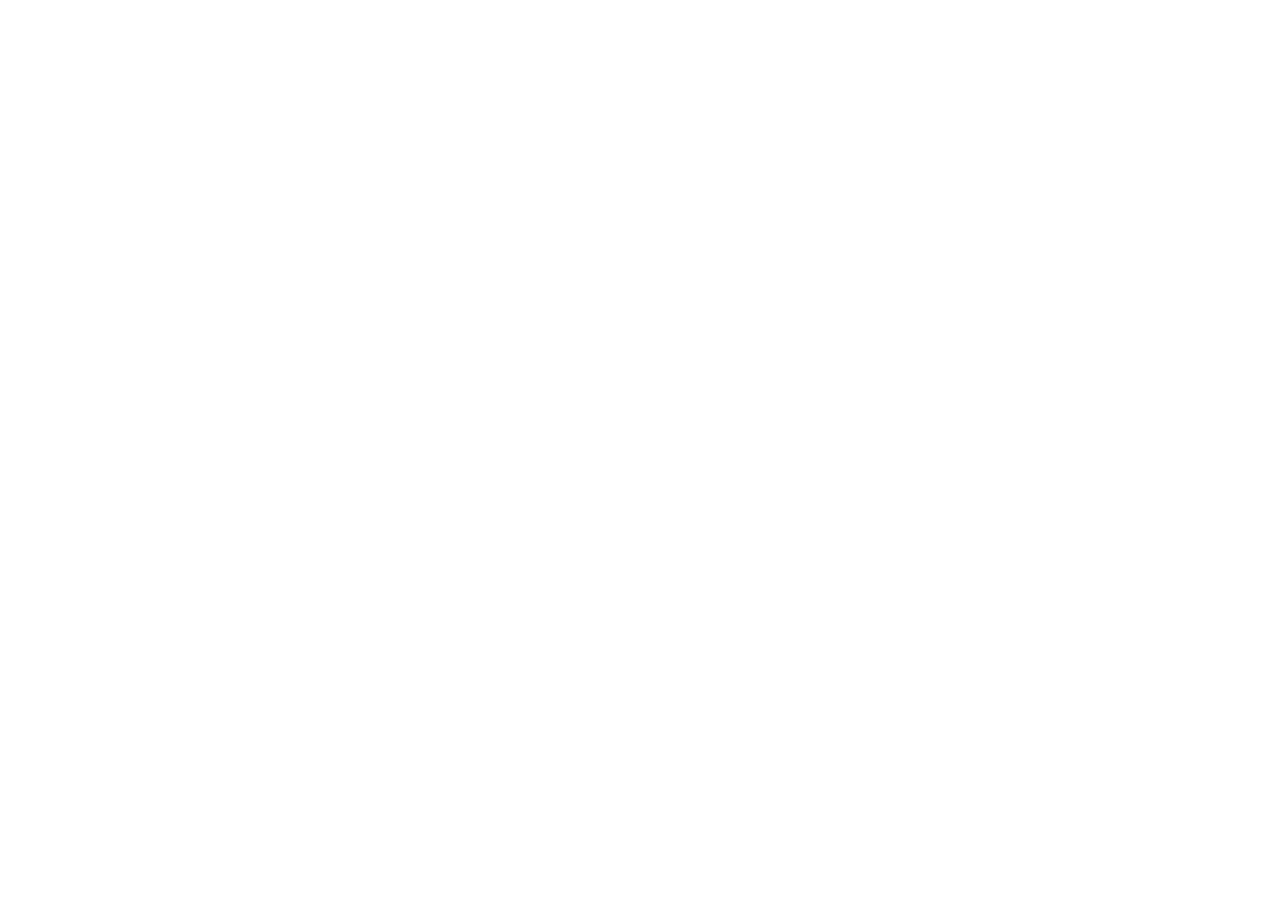
==== index.html @ a43805d1 "feat: initialize RT LAB LIS project structure Setup React application with Vite, Tailwind CSS, and c" ====
<!doctype html>
<html lang="ar" dir="rtl">
  <head>
    <meta charset="UTF-8" />
    <meta name="viewport" content="width=device-width, initial-scale=1.0" />
    <title>معامل RT - RT LAB LIS</title>
    <meta name="description" content="نظام إدارة المختبرات الطبية المتكامل لمعامل RT - RT LAB LIS: إدارة المرضى، الطلبات، سحب العينات، النتائج، التقارير الذكية، الحسابات، المخزون، والأجهزة المخبرية." />
    <meta property="og:title" content="معامل RT - RT LAB LIS" />
    <meta property="og:description" content="نظام إدارة المختبرات الطبية المتكامل لمعامل RT - RT LAB LIS: إدارة المرضى، الطلبات، سحب العينات، النتائج، التقارير الذكية، الحسابات، المخزون، والأجهزة المخبرية." />
    <meta property="og:type" content="website" />
    <meta name="twitter:card" content="summary_large_image" />
    <link rel="preconnect" href="https://fonts.googleapis.com">
    <link rel="preconnect" href="https://fonts.gstatic.com" crossorigin>
    <link href="https://fonts.googleapis.com/css2?family=Cairo:wght@400;500;600;700;800&family=JetBrains+Mono:wght@400;500;600&display=swap" rel="stylesheet">
  </head>
  <body class="bg-slate-50 text-slate-800 antialiased selection:bg-blue-600 selection:text-white font-['Cairo',sans-serif]">
    <div id="root"></div>
    <script type="module" src="/src/main.tsx"></script>
  </body>
</html>
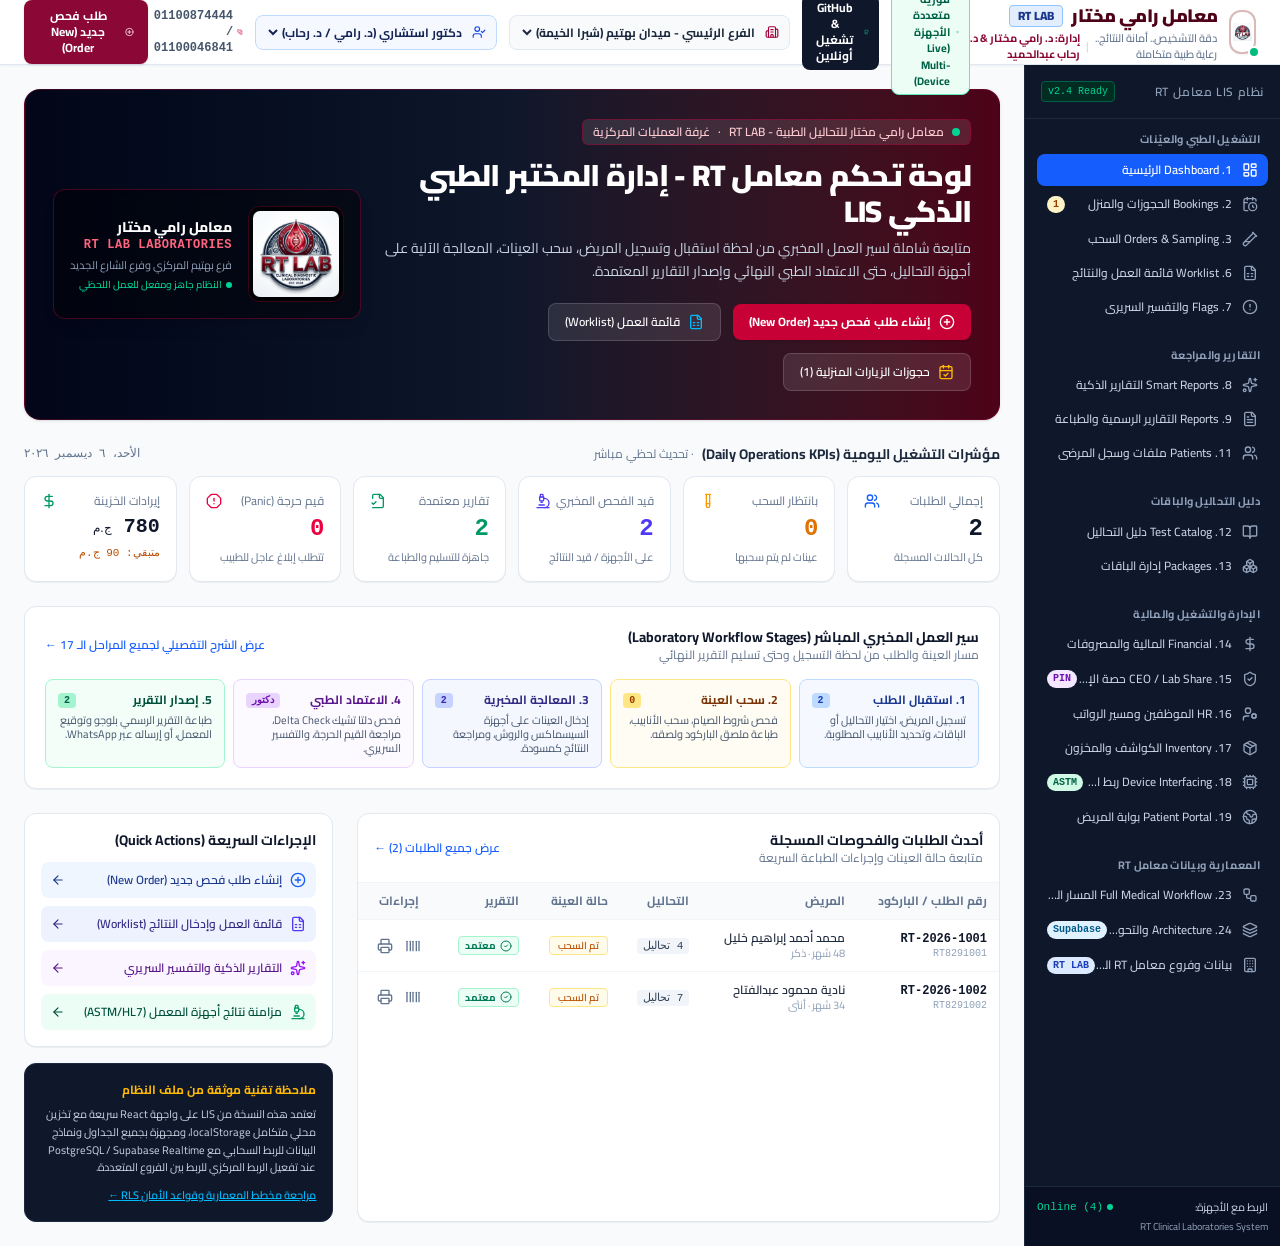
==== commit 1209b423: "feat: deploy built production bundle directly to root and docs" ====
--- a/index.html
+++ b/index.html
@@ -12,10 +12,11 @@
     <link rel="preconnect" href="https://fonts.googleapis.com">
     <link rel="preconnect" href="https://fonts.gstatic.com" crossorigin>
     <link href="https://fonts.googleapis.com/css2?family=Cairo:wght@400;500;600;700;800&family=JetBrains+Mono:wght@400;500;600&display=swap" rel="stylesheet">
+    <script type="module" crossorigin src="./assets/index-urWYTdwE.js"></script>
+    <link rel="stylesheet" crossorigin href="./assets/index-CNWDNxAP.css">
   </head>
   <body class="bg-slate-50 text-slate-800 antialiased selection:bg-blue-600 selection:text-white font-['Cairo',sans-serif]">
     <div id="root"></div>
-    <script type="module" src="/src/main.tsx"></script>
   </body>
 </html>
 
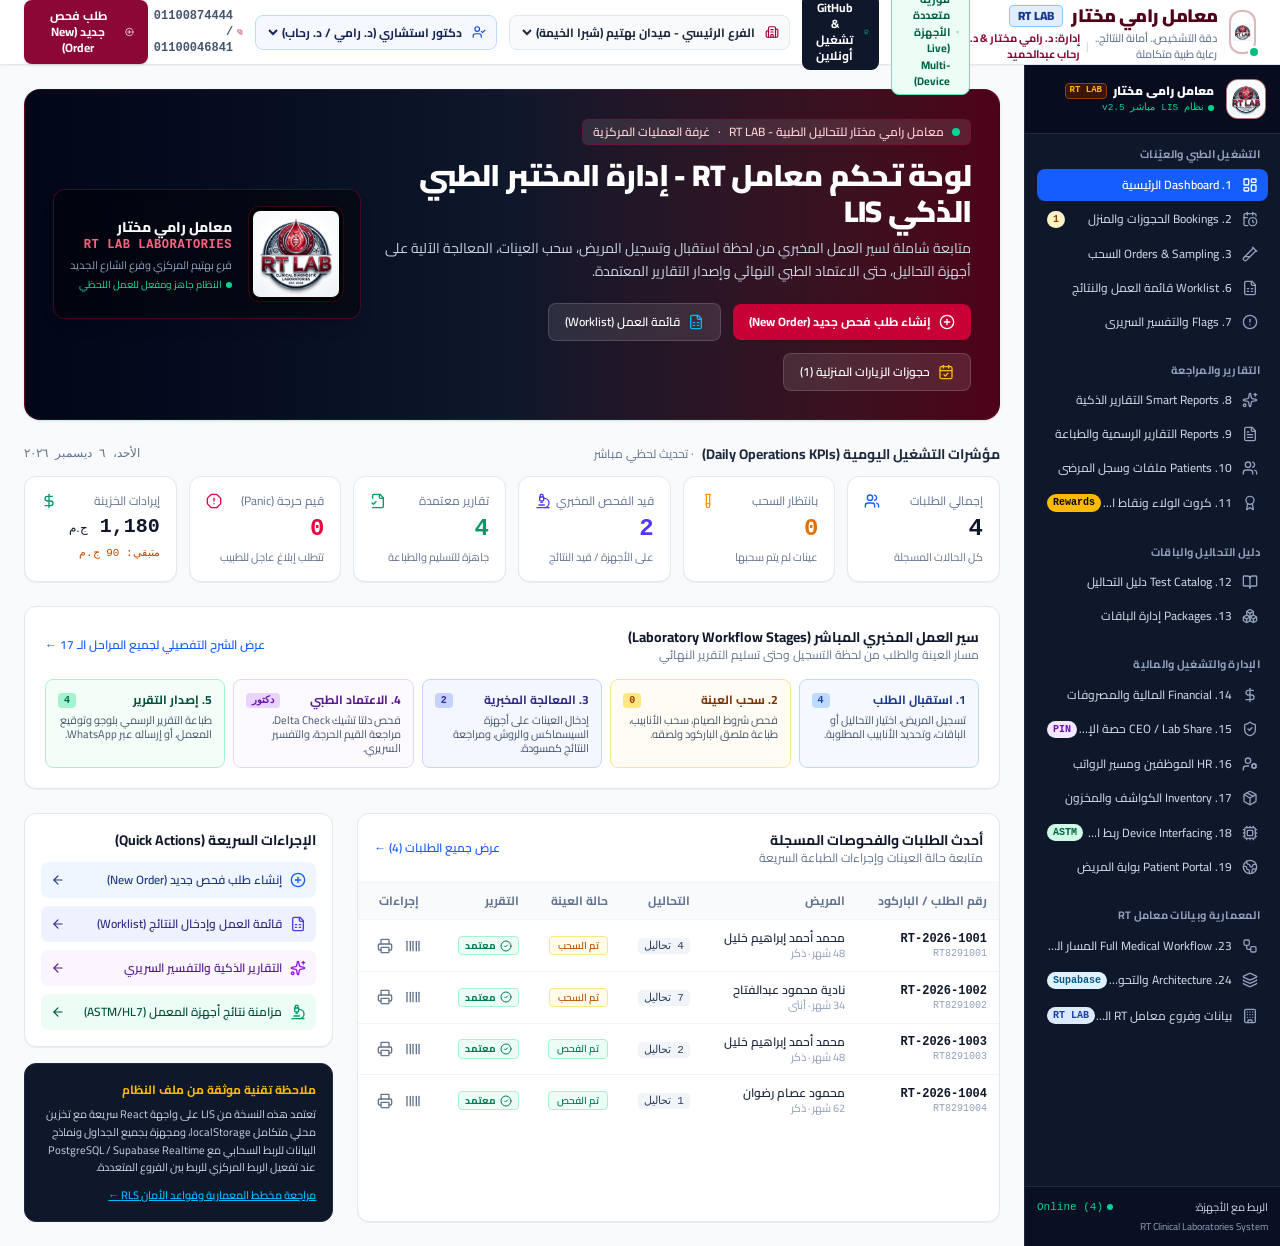
==== commit d3c34567: "feat: complete composite results entry (CBC, Urine, Stool), official logo stamp, and loyalty cards s" ====
--- a/index.html
+++ b/index.html
@@ -12,8 +12,8 @@
     <link rel="preconnect" href="https://fonts.googleapis.com">
     <link rel="preconnect" href="https://fonts.gstatic.com" crossorigin>
     <link href="https://fonts.googleapis.com/css2?family=Cairo:wght@400;500;600;700;800&family=JetBrains+Mono:wght@400;500;600&display=swap" rel="stylesheet">
-    <script type="module" crossorigin src="./assets/index-urWYTdwE.js"></script>
-    <link rel="stylesheet" crossorigin href="./assets/index-CNWDNxAP.css">
+    <script type="module" crossorigin src="./assets/index-yZc5cbo0.js"></script>
+    <link rel="stylesheet" crossorigin href="./assets/index-CMI13CcF.css">
   </head>
   <body class="bg-slate-50 text-slate-800 antialiased selection:bg-blue-600 selection:text-white font-['Cairo',sans-serif]">
     <div id="root"></div>
